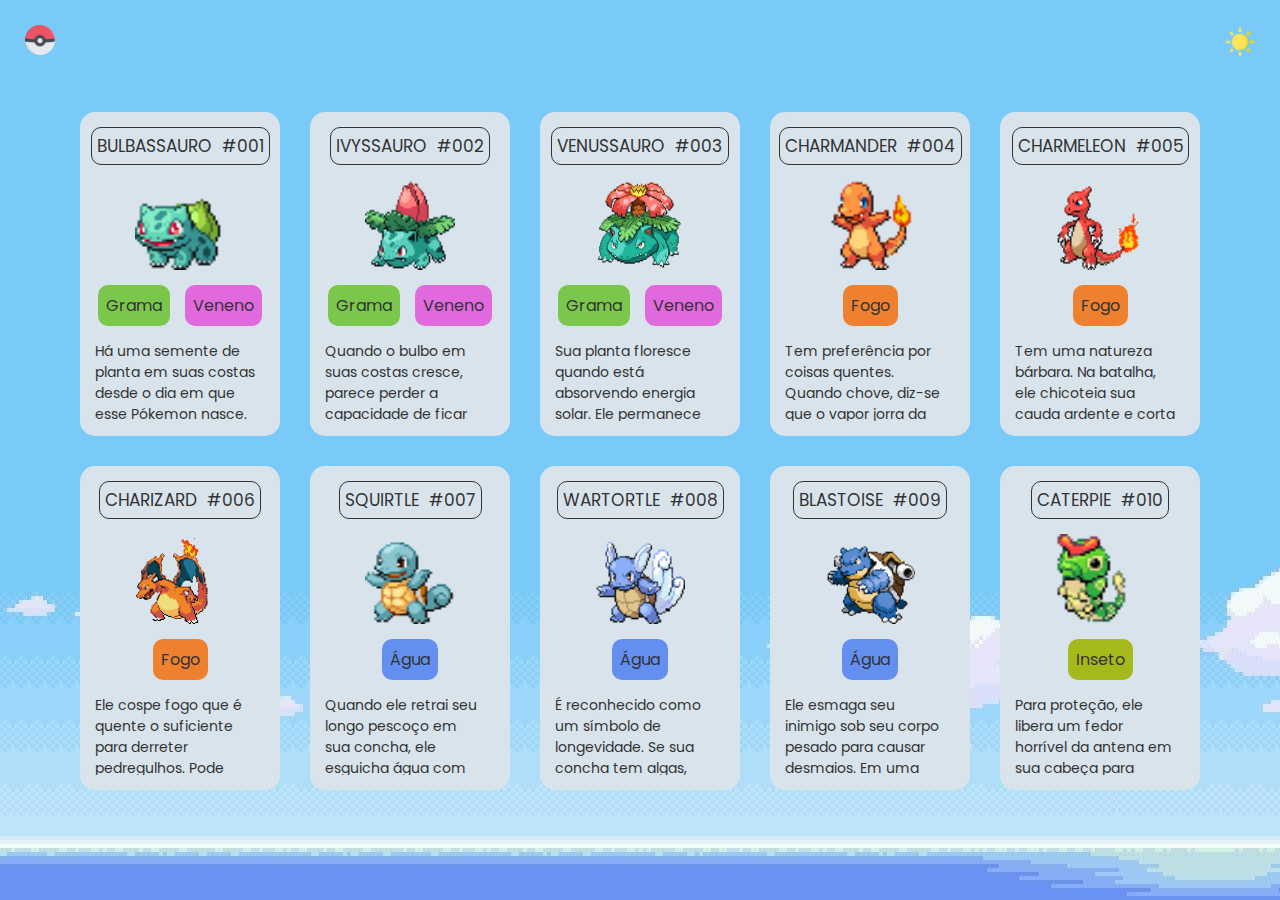
==== index.html @ 47bb377b "arquivos" ====
<!DOCTYPE html>
<html lang="pt-br">

<head>
    <meta charset="UTF-8">
    <meta http-equiv="X-UA-Compatible" content="IE=edge">
    <meta name="viewport" content="width=device-width, initial-scale=1.0">
    <title>Pokédex</title>
    <link rel="preconnect" href="https://fonts.googleapis.com">
    <link rel="preconnect" href="https://fonts.gstatic.com" crossorigin>
    <link href="https://fonts.googleapis.com/css2?family=Poppins:wght@300;500;800&display=swap" rel="stylesheet">
    <link rel="stylesheet" href="css/reset.css">
    <link rel="stylesheet" href="css/style.css">
    <link rel="stylesheet" href="css/scrollbar.css".css">
</head>

<body id="corpo">
    <header>
        <a href="#">
            <img src="images/pokeball.png" alt="pokebola" class="logo">
        </a>
        <button id="botao-alterar-tema">
            <img src="images/sun.png" alt="sol" class="imagem-botao">
        </button>
    </header>
    <main>
        <ul class="listagem-pokemon ">
            <li class="cartao-pokemon">
                <div class="informacoes">
                <span>Bulbassauro</span>
                <span>#001</span>
                </div>
                <img src="images/bulbasaur.gif" alt="bulbassauro" class="gif">
                <ul class = "tipos">
                    <li class="tipo grama">Grama</li>
                    <li class="tipo veneno">Veneno</li>
                </ul>
                <p class="descricao">
                    Há uma semente de planta em suas costas desde o dia em que esse Pókemon nasce. A semente cresce lentamente.
                </p>
            </li>

            <li class="cartao-pokemon">
                <div class="informacoes">
                <span>Ivyssauro</span>
                <span>#002</span>
                </div>
                <img src="images/ivysaur.gif" alt="ivysaur" class="gif">
                <ul class = "tipos">
                    <li class="tipo grama">Grama</li>
                    <li class="tipo veneno">Veneno</li>
                </ul>
                <p class="descricao">
                    Quando o bulbo em suas costas cresce, parece perder a capacidade de ficar de pé em suas patas traseiras.
                </p>
            </li>

            <li class="cartao-pokemon">
                <div class="informacoes">
                <span>Venussauro</span>
                <span>#003</span>
                </div>
                <img src="images/venusaur.gif" alt="venusaur" class="gif">
                <ul class = "tipos">
                    <li class="tipo grama">Grama</li>
                    <li class="tipo veneno">Veneno</li>
                </ul>
                <p class="descricao">
                    Sua planta floresce quando está absorvendo energia solar. Ele permanece em movimento para buscar a luz solar.
                </p>
            </li>

            <li class="cartao-pokemon">
                <div class="informacoes">
                <span>Charmander</span>
                <span>#004</span>
                </div>
                <img src="images/charmander.gif" alt="charmander" class="gif">
                <ul class = "tipos">
                    <li class="tipo fogo">Fogo</li>
                </ul>
                <p class="descricao">
                    Tem preferência por coisas quentes. Quando chove, diz-se que o vapor jorra da ponta de sua cauda.
                </p>
            </li>

            <li class="cartao-pokemon">
                <div class="informacoes">
                <span>Charmeleon</span>
                <span>#005</span>
                </div>
                <img src="images/charmeleon.gif" alt="charmeleon" class="gif">
                <ul class = "tipos">
                    <li class="tipo fogo">Fogo</li>
                </ul>
                <p class="descricao">
                    Tem uma natureza bárbara. Na batalha, ele chicoteia sua cauda ardente e corta com garras afiadas.
                </p>
            </li>

            <li class="cartao-pokemon">
                <div class="informacoes">
                <span>Charizard</span>
                <span>#006</span>
                </div>
                <img src="images/charizard.gif" alt="charizard" class="gif">
                <ul class = "tipos">
                    <li class="tipo fogo">Fogo</li>
                </ul>
                <p class="descricao">
                    Ele cospe fogo que é quente o suficiente para derreter pedregulhos. Pode causar incêndios florestais soprando chamas.
                </p>
            </li>

            <li class="cartao-pokemon">
                <div class="informacoes">
                <span>Squirtle</span>
                <span>#007</span>
                </div>
                <img src="images/squirtle.gif" alt="squirtle" class="gif">
                <ul class = "tipos">
                    <li class="tipo agua">Água</li>
                </ul>
                <p class="descricao">
                    Quando ele retrai seu longo pescoço em sua concha, ele esguicha água com força vigorosa.
                </p>
            </li>

            <li class="cartao-pokemon">
                <div class="informacoes">
                <span>Wartortle</span>
                <span>#008</span>
                </div>
                <img src="images/wartortle.gif" alt="wartortle" class="gif">
                <ul class = "tipos">
                    <li class="tipo agua">Água</li>
                </ul>
                <p class="descricao">
                    É reconhecido como um símbolo de longevidade. Se sua concha tem algas, esse Wartortle é muito antigo.
                </p>
            </li>

            <li class="cartao-pokemon">
                <div class="informacoes">
                <span>Blastoise</span>
                <span>#009</span>
                </div>
                <img src="images/blastoise.gif" alt="blastoise" class="gif">
                <ul tclass = "tipos">
                    <li class="tipo agua">Água</li>
                </ul>
                <p class="descricao">
                    Ele esmaga seu inimigo sob seu corpo pesado para causar desmaios. Em uma pitada, ele se retirará dentro de sua concha.
                </p>
            </li>

            <li class="cartao-pokemon">
                <div class="informacoes">
                <span>Caterpie</span>
                <span>#010</span>
                </div>
                <img src="images/caterpie.gif" alt="caterpie" class="gif">
                <ul class = "tipos">
                    <li class="tipo inseto">Inseto</li>
                </ul>
                <p class="descricao">
                    Para proteção, ele libera um fedor horrível da antena em sua cabeça para afastar os inimigos.
                </p>
            </li>
        </ul>
    </main>
    <script src="js/index.js"></script>
</body>

</html>
---- css/style.css ----
body {
	font-family: 'Poppins', sans-serif;
	max-width: 1280px;
	margin: 0 auto;
	background-image: url(../images/bg-light.jpg);
	color: #333333;
}

body.modo-escuro {
	background-image: url(../images/bg-dark.jpeg);
	color: #f5f5f5;
}

header {
	display: flex;
	justify-content: space-between;
	padding: 25px;
}

header .logo,
header .imagem-botao {
	width: 30px;
	transition: 0.2s ease-in-out;
}

header #botao-alterar-tema {
	background: none;
	border: none;
}

header .logo:hover,
header .imagem-botao:hover,
main .cartao-pokemon:hover {
	transform: scale(1.05);
	cursor: pointer;
}

main {
	padding: 25px;
}

main .listagem-pokemon {
	display: flex;
	flex-wrap: wrap;
	gap: 30px;
	justify-content: center;
}

main .cartao-pokemon {
	background-color: #d8e3ec;
	width: 200px;
	padding: 15px;
	display: flex;
	flex-direction: column;
	align-items: center;
	gap: 15px;
	border-radius: 15px;
	transition: 0.2s ease-in-out;
}

main .cartao-pokemon:hover {
	background-color: #96d9d6;
}

.modo-escuro .cartao-pokemon {
	background-color: #a8a8a8;
}

main .cartao-pokemon .informacoes {
	display: flex;
	justify-content: space-between;
	border: 1px solid #333333;
	border-radius: 10px;
}

main .cartao-pokemon .informacoes span {
	padding: 5px;
	text-transform: uppercase;
	font-size: 17px;
}

main .cartao-pokemon .gif {
	width: 90px;
	height: 90px;
}

main .cartao-pokemon .tipos {
	display: flex;
	gap: 15px;
}

main .cartao-pokemon .tipo {
	padding: 8px;
	border-radius: 10px;
}

.grama {
	background-color: #7ac74c;
}

.veneno {
	background-color: #df67ddfb;
}

.fogo {
	background-color: #ee8130;
}

.agua {
	background-color: #6390f0;
}

.inseto {
	background-color: #a6b91a;
}

main .descricao {
	max-height: 80px;
	overflow-y: scroll;
	font-size: 14px;
	padding-right: 10px;
}
---- css/scrollbar.css ----
*::-webkit-scrollbar {
    width: 12px;
}

*::-webkit-scrollbar-track {
    background: #f1e9e9;
}

*::-webkit-scrollbar-thumb {
    background-color: #582965;
    border-radius: 10px;
    border: 3px solid #ffffff;
}
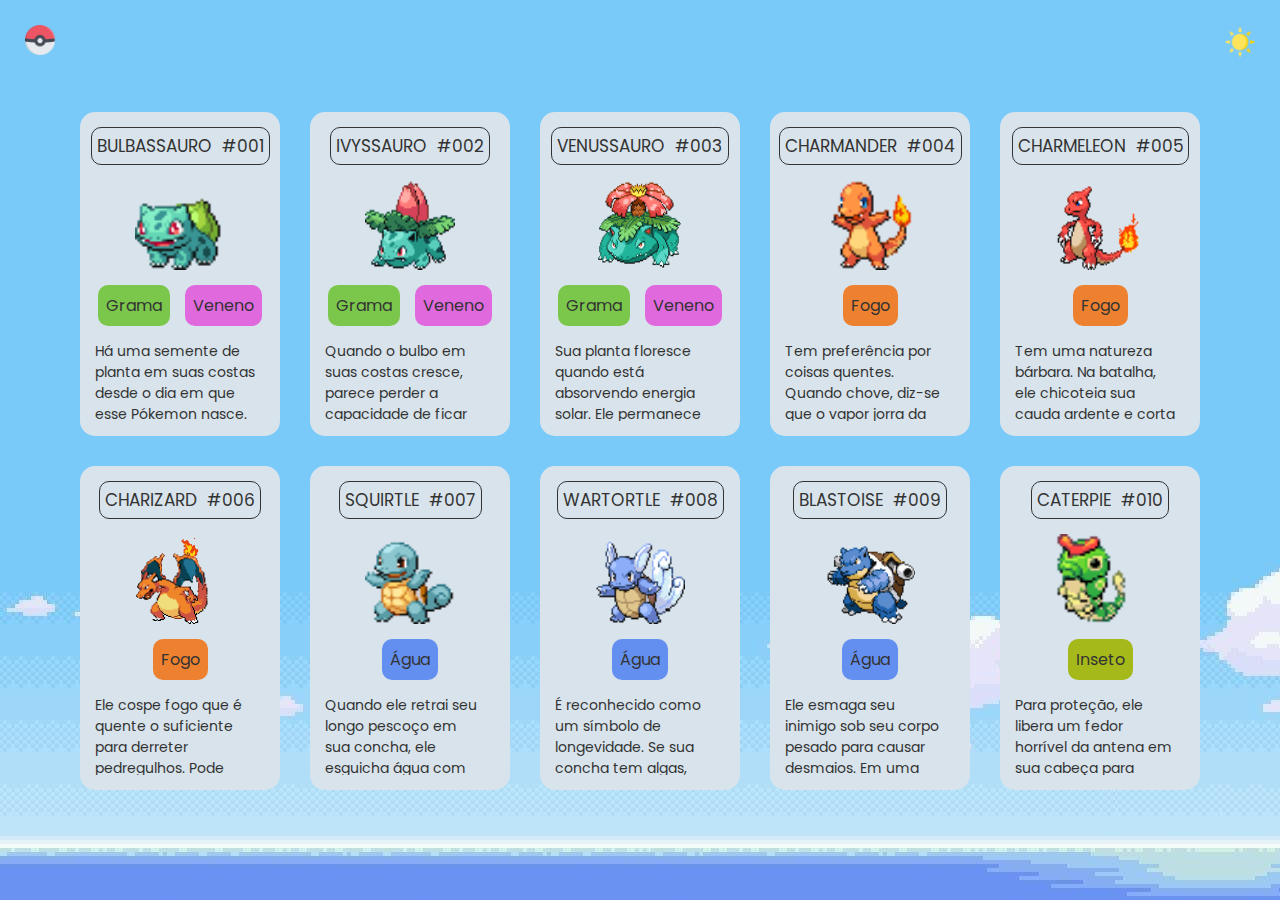
==== commit e55d7999: "Update index.html" ====
--- a/index.html
+++ b/index.html
@@ -12,6 +12,7 @@
     <link rel="stylesheet" href="css/reset.css">
     <link rel="stylesheet" href="css/style.css">
     <link rel="stylesheet" href="css/scrollbar.css".css">
+    <link rel="shortcut icon" href="images/pokeball.png" type="image/x-icon">
 </head>
 
 <body id="corpo">
@@ -25,7 +26,7 @@
     </header>
     <main>
         <ul class="listagem-pokemon ">
-            <li class="cartao-pokemon">
+            <li class="cartao-pokemon plant">
                 <div class="informacoes">
                 <span>Bulbassauro</span>
                 <span>#001</span>
@@ -40,7 +41,7 @@
                 </p>
             </li>
 
-            <li class="cartao-pokemon">
+            <li class="cartao-pokemon plant">
                 <div class="informacoes">
                 <span>Ivyssauro</span>
                 <span>#002</span>
@@ -55,7 +56,7 @@
                 </p>
             </li>
 
-            <li class="cartao-pokemon">
+            <li class="cartao-pokemon  plant">
                 <div class="informacoes">
                 <span>Venussauro</span>
                 <span>#003</span>
@@ -70,7 +71,7 @@
                 </p>
             </li>
 
-            <li class="cartao-pokemon">
+            <li class="cartao-pokemon fire">
                 <div class="informacoes">
                 <span>Charmander</span>
                 <span>#004</span>
@@ -84,7 +85,7 @@
                 </p>
             </li>
 
-            <li class="cartao-pokemon">
+            <li class="cartao-pokemon fire">
                 <div class="informacoes">
                 <span>Charmeleon</span>
                 <span>#005</span>
@@ -98,7 +99,7 @@
                 </p>
             </li>
 
-            <li class="cartao-pokemon">
+            <li class="cartao-pokemon fire">
                 <div class="informacoes">
                 <span>Charizard</span>
                 <span>#006</span>
@@ -112,7 +113,7 @@
                 </p>
             </li>
 
-            <li class="cartao-pokemon">
+            <li class="cartao-pokemon water">
                 <div class="informacoes">
                 <span>Squirtle</span>
                 <span>#007</span>
@@ -126,7 +127,7 @@
                 </p>
             </li>
 
-            <li class="cartao-pokemon">
+            <li class="cartao-pokemon water">
                 <div class="informacoes">
                 <span>Wartortle</span>
                 <span>#008</span>
@@ -140,7 +141,7 @@
                 </p>
             </li>
 
-            <li class="cartao-pokemon">
+            <li class="cartao-pokemon water">
                 <div class="informacoes">
                 <span>Blastoise</span>
                 <span>#009</span>
@@ -154,7 +155,7 @@
                 </p>
             </li>
 
-            <li class="cartao-pokemon">
+            <li class="cartao-pokemon insect">
                 <div class="informacoes">
                 <span>Caterpie</span>
                 <span>#010</span>
--- a/css/style.css
+++ b/css/style.css
@@ -58,8 +58,20 @@
 	transition: 0.2s ease-in-out;
 }
 
-main .cartao-pokemon:hover {
-	background-color: #96d9d6;
+.plant:hover {
+	background-image: linear-gradient(to left, #59bd40, rgb(196, 72, 169));
+}
+
+.fire:hover{
+	background-image: linear-gradient(to right, rgb(231, 166, 68), rgb(255, 79, 79));
+}
+
+.water:hover{
+	background-image: linear-gradient(to right, rgb(35, 179, 228), rgb(65, 65, 240));
+}
+
+.insect:hover{
+	background-image: linear-gradient(to right, rgb(248, 248, 75), rgb(83, 240, 83));
 }
 
 .modo-escuro .cartao-pokemon {
